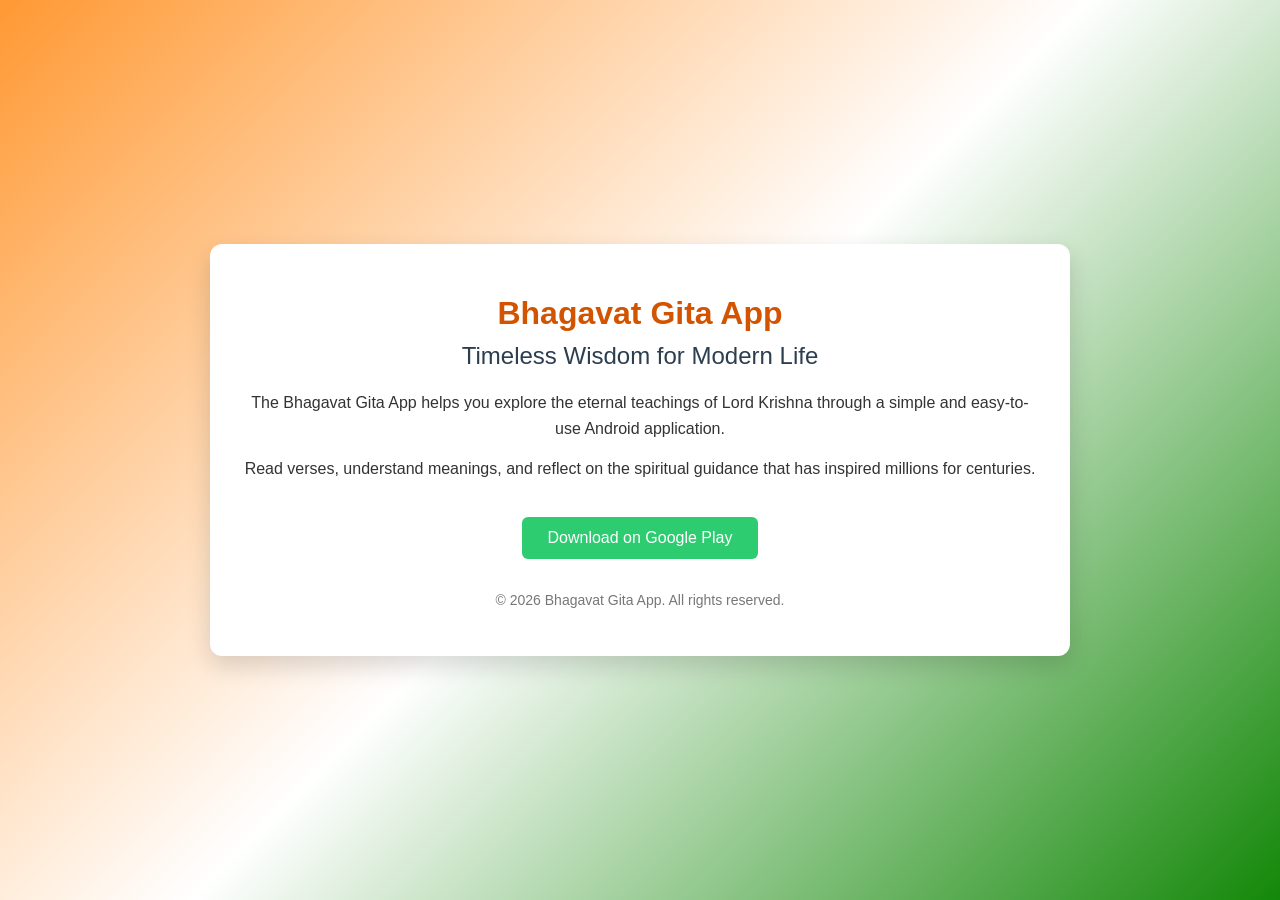
==== index.html @ 7e619da3 "Create index.html for Bhagavat Gita App This HTML file serves as the main structure for the Bhagavat" ====
<!DOCTYPE html>
<html lang="en">
<head>
  <meta charset="UTF-8" />
  <meta name="viewport" content="width=device-width, initial-scale=1.0" />
  <title>Bhagavat Gita App</title>

  <meta name="description" content="Bhagavat Gita App – Read, learn, and explore the timeless wisdom of the Bhagavad Gita on your Android device." />
  <meta name="keywords" content="Bhagavat Gita, Gita App, Hindu Scripture, Krishna, Arjuna, Spiritual App" />
  <meta name="author" content="Bhagavat Gita App" />

  <style>
    body {
      margin: 0;
      font-family: Arial, Helvetica, sans-serif;
      background: linear-gradient(135deg, #ff9933, #ffffff, #138808);
      color: #333;
      min-height: 100vh;
      display: flex;
      align-items: center;
      justify-content: center;
    }

    .container {
      background: #ffffff;
      max-width: 800px;
      padding: 30px;
      border-radius: 12px;
      box-shadow: 0 10px 25px rgba(0, 0, 0, 0.15);
      text-align: center;
    }

    h1 {
      color: #d35400;
      margin-bottom: 10px;
    }

    h2 {
      color: #2c3e50;
      font-weight: normal;
      margin-top: 0;
    }

    p {
      line-height: 1.6;
      margin: 15px 0;
    }

    .button {
      display: inline-block;
      margin-top: 20px;
      padding: 12px 25px;
      background: #2ecc71;
      color: #ffffff;
      text-decoration: none;
      font-size: 16px;
      border-radius: 6px;
      transition: background 0.3s ease;
    }

    .button:hover {
      background: #27ae60;
    }

    footer {
      margin-top: 30px;
      font-size: 14px;
      color: #777;
    }
  </style>
</head>

<body>
  <div class="container">
    <h1>Bhagavat Gita App</h1>
    <h2>Timeless Wisdom for Modern Life</h2>

    <p>
      The Bhagavat Gita App helps you explore the eternal teachings of Lord Krishna
      through a simple and easy-to-use Android application.
    </p>

    <p>
      Read verses, understand meanings, and reflect on the spiritual guidance
      that has inspired millions for centuries.
    </p>

    <!-- Optional: Replace # with your Play Store link -->
    <a class="button" href="#" target="_blank">
      Download on Google Play
    </a>

    <footer>
      <p>© 2026 Bhagavat Gita App. All rights reserved.</p>
    </footer>
  </div>
</body>
</html>
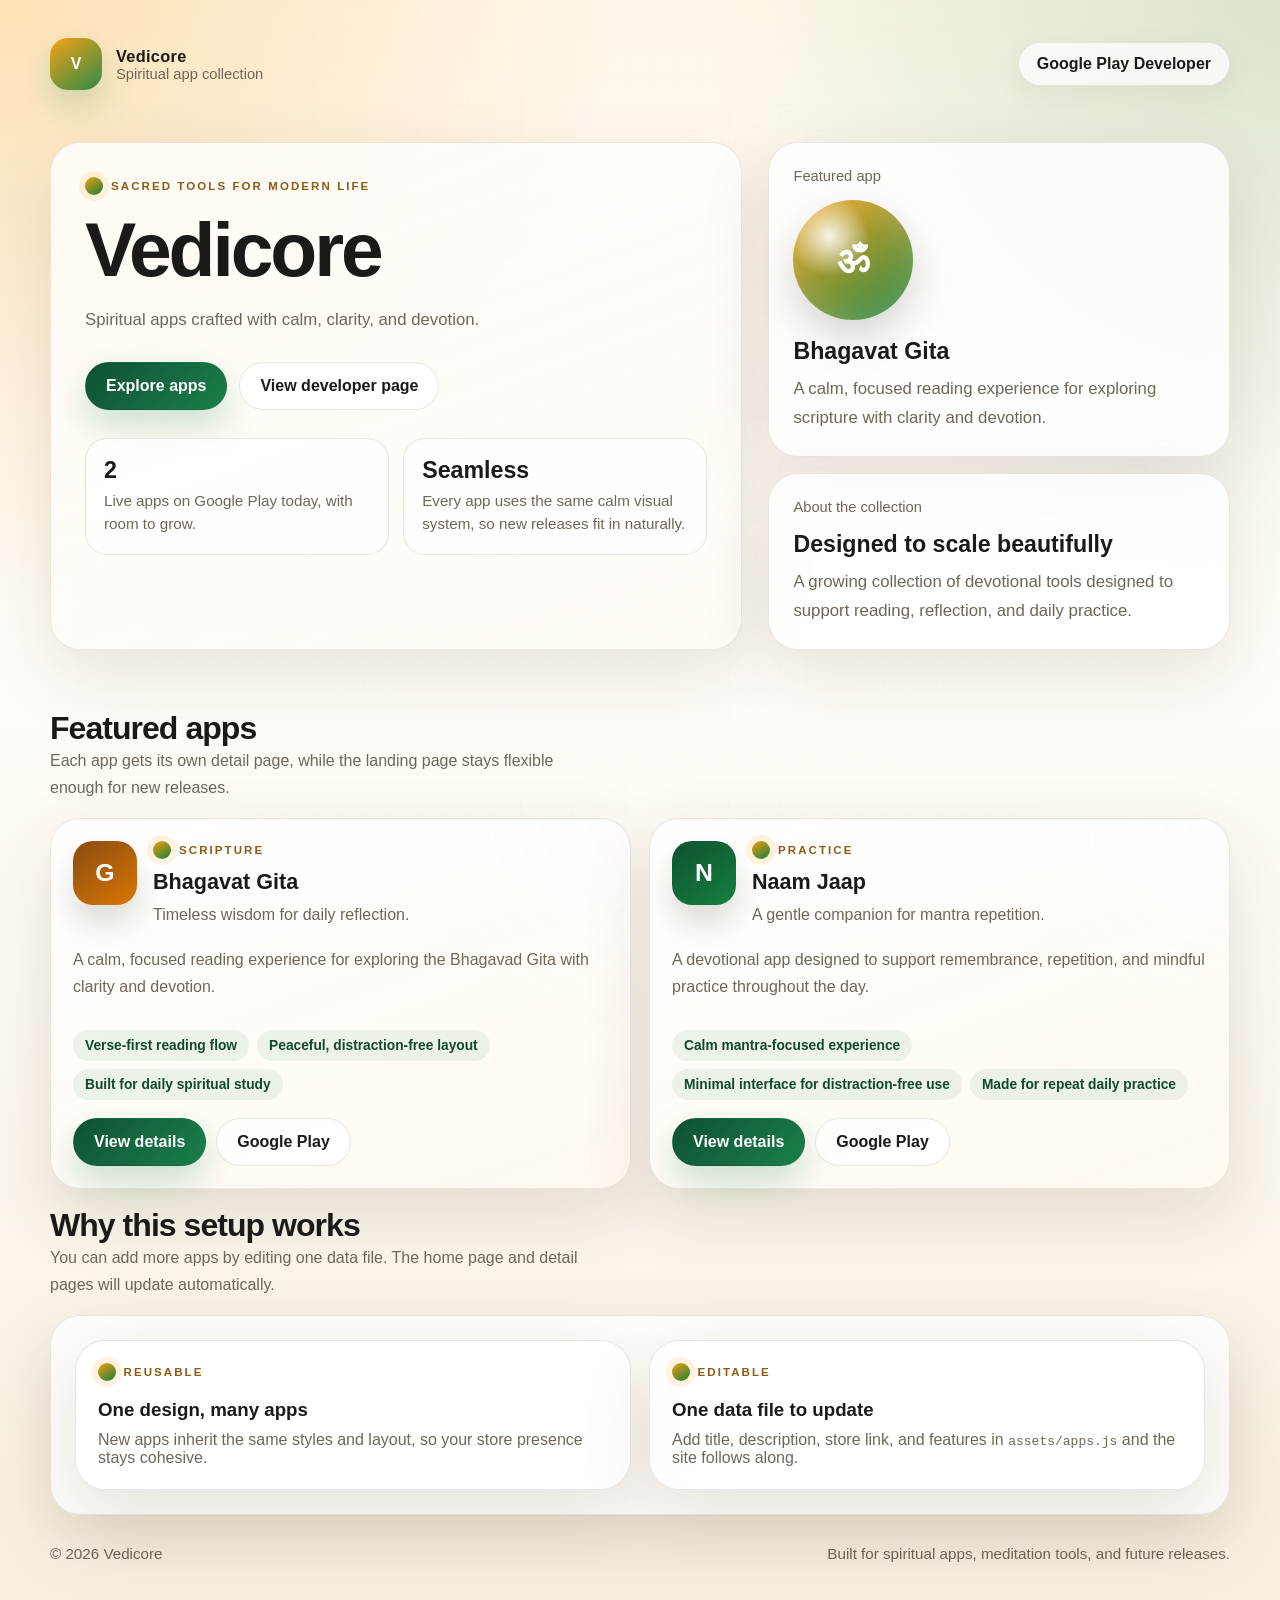
==== commit b9e50eb1: "Added new features for site" ====
--- a/index.html
+++ b/index.html
@@ -3,96 +3,115 @@
 <head>
   <meta charset="UTF-8" />
   <meta name="viewport" content="width=device-width, initial-scale=1.0" />
-  <title>Bhagavat Gita App</title>
+  <title>Vedicore | Spiritual Apps for Daily Practice</title>
+  <meta
+    name="description"
+    content="Vedicore creates spiritual Android apps for reading, reflection, and mindful daily practice."
+  />
+  <meta name="theme-color" content="#fff7eb" />
+  <link rel="stylesheet" href="assets/site.css" />
+</head>
+<body data-page="home">
+  <main class="page">
+    <header class="topbar">
+      <a class="brand" href="./">
+        <div class="brand-mark">V</div>
+        <div class="brand-copy">
+          <strong>Vedicore</strong>
+          <span>Spiritual app collection</span>
+        </div>
+      </a>
+      <a class="pill-link" data-developer-link href="https://play.google.com/store/apps/developer?id=vedicore" target="_blank" rel="noopener noreferrer">
+        Google Play Developer
+      </a>
+    </header>
 
-  <meta name="description" content="Bhagavat Gita App – Read, learn, and explore the timeless wisdom of the Bhagavad Gita on your Android device." />
-  <meta name="keywords" content="Bhagavat Gita, Gita App, Hindu Scripture, Krishna, Arjuna, Spiritual App" />
-  <meta name="author" content="Bhagavat Gita App" />
+    <section class="hero">
+      <div class="hero-panel">
+        <div class="eyebrow">Sacred tools for modern life</div>
+        <h1 data-hero-title>Vedicore</h1>
+        <p data-hero-subtitle>
+          Spiritual apps crafted with calm, clarity, and devotion.
+        </p>
+        <div class="hero-actions">
+          <a class="button button-primary" href="#apps">Explore apps</a>
+          <a class="button button-secondary" data-developer-link href="https://play.google.com/store/apps/developer?id=vedicore" target="_blank" rel="noopener noreferrer">View developer page</a>
+        </div>
+        <div class="stats">
+          <div class="stat">
+            <strong data-app-count>2+</strong>
+            <span>Live apps on Google Play today, with room to grow.</span>
+          </div>
+          <div class="stat">
+            <strong>Seamless</strong>
+            <span>Every app uses the same calm visual system, so new releases fit in naturally.</span>
+          </div>
+        </div>
+      </div>
 
-  <style>
-    body {
-      margin: 0;
-      font-family: Arial, Helvetica, sans-serif;
-      background: linear-gradient(135deg, #ff9933, #ffffff, #138808);
-      color: #333;
-      min-height: 100vh;
-      display: flex;
-      align-items: center;
-      justify-content: center;
-    }
+      <aside class="hero-aside">
+        <div class="feature-card" id="spotlight">
+          <div class="label">Featured app</div>
+          <div class="orb">ॐ</div>
+          <h2>Bhagavat Gita</h2>
+          <p>
+            A calm, focused reading experience for exploring scripture with clarity and devotion.
+          </p>
+        </div>
+        <div class="feature-card">
+          <div class="label">About the collection</div>
+          <h2>Designed to scale beautifully</h2>
+          <p data-hero-note>
+            A growing collection of devotional tools designed to support reading, reflection, and daily practice.
+          </p>
+        </div>
+      </aside>
+    </section>
 
-    .container {
-      background: #ffffff;
-      max-width: 800px;
-      padding: 30px;
-      border-radius: 12px;
-      box-shadow: 0 10px 25px rgba(0, 0, 0, 0.15);
-      text-align: center;
-    }
+    <section class="section" id="apps">
+      <div class="section-header">
+        <div>
+          <h2>Featured apps</h2>
+          <p>
+            Each app gets its own detail page, while the landing page stays flexible enough for new releases.
+          </p>
+        </div>
+      </div>
+      <div class="app-grid" data-app-grid></div>
+    </section>
 
-    h1 {
-      color: #d35400;
-      margin-bottom: 10px;
-    }
+    <section class="section">
+      <div class="section-header">
+        <div>
+          <h2>Why this setup works</h2>
+          <p>
+            You can add more apps by editing one data file. The home page and detail pages will update automatically.
+          </p>
+        </div>
+      </div>
+      <div class="section-card">
+        <div class="app-grid">
+          <div class="detail-card" style="padding: 22px;">
+            <div class="eyebrow">Reusable</div>
+            <h3 style="margin-bottom: 10px;">One design, many apps</h3>
+            <p class="muted">New apps inherit the same styles and layout, so your store presence stays cohesive.</p>
+          </div>
+          <div class="detail-card" style="padding: 22px;">
+            <div class="eyebrow">Editable</div>
+            <h3 style="margin-bottom: 10px;">One data file to update</h3>
+            <p class="muted">Add title, description, store link, and features in <code>assets/apps.js</code> and the site follows along.</p>
+          </div>
+        </div>
+      </div>
+    </section>
 
-    h2 {
-      color: #2c3e50;
-      font-weight: normal;
-      margin-top: 0;
-    }
+    <footer class="footer">
+      <span>© 2026 Vedicore</span>
+      <span>Built for spiritual apps, meditation tools, and future releases.</span>
+    </footer>
+  </main>
 
-    p {
-      line-height: 1.6;
-      margin: 15px 0;
-    }
-
-    .button {
-      display: inline-block;
-      margin-top: 20px;
-      padding: 12px 25px;
-      background: #2ecc71;
-      color: #ffffff;
-      text-decoration: none;
-      font-size: 16px;
-      border-radius: 6px;
-      transition: background 0.3s ease;
-    }
-
-    .button:hover {
-      background: #27ae60;
-    }
-
-    footer {
-      margin-top: 30px;
-      font-size: 14px;
-      color: #777;
-    }
-  </style>
-</head>
-
-<body>
-  <div class="container">
-    <h1>Bhagavat Gita App</h1>
-    <h2>Timeless Wisdom for Modern Life</h2>
-
-    <p>
-      The Bhagavat Gita App helps you explore the eternal teachings of Lord Krishna
-      through a simple and easy-to-use Android application.
-    </p>
-
-    <p>
-      Read verses, understand meanings, and reflect on the spiritual guidance
-      that has inspired millions for centuries.
-    </p>
-
-    <!-- Optional: Replace # with your Play Store link -->
-    <a class="button" href="#" target="_blank">
-      Download on Google Play
-    </a>
-
-    <footer>
-      <p>© 2026 Bhagavat Gita App. All rights reserved.</p>
-    </footer>
-  </div>
+  <script src="assets/apps.js"></script>
+  <script src="assets/site.js"></script>
 </body>
 </html>
--- a/assets/site.css
+++ b/assets/site.css
@@ -0,0 +1,521 @@
+:root {
+  --bg: #fffaf2;
+  --surface: rgba(255, 255, 255, 0.72);
+  --surface-strong: #ffffff;
+  --text: #1c1a17;
+  --muted: #6f665a;
+  --line: rgba(80, 60, 30, 0.12);
+  --shadow: 0 24px 70px rgba(66, 39, 11, 0.12);
+  --gold: #d4a373;
+  --saffron: #f59e0b;
+  --emerald: #15803d;
+  --navy: #12304a;
+  --radius-xl: 30px;
+  --radius-lg: 22px;
+  --radius-md: 16px;
+  --content: 1180px;
+}
+
+* {
+  box-sizing: border-box;
+}
+
+html {
+  scroll-behavior: smooth;
+}
+
+body {
+  margin: 0;
+  font-family: "Segoe UI", "Helvetica Neue", Arial, sans-serif;
+  color: var(--text);
+  background:
+    radial-gradient(circle at top left, rgba(245, 158, 11, 0.24), transparent 30%),
+    radial-gradient(circle at top right, rgba(21, 128, 61, 0.16), transparent 28%),
+    linear-gradient(180deg, #fff7eb 0%, #fffdf8 42%, #f7efe0 100%);
+  min-height: 100vh;
+}
+
+body::before {
+  content: "";
+  position: fixed;
+  inset: 0;
+  pointer-events: none;
+  opacity: 0.18;
+  background-image:
+    linear-gradient(rgba(144, 100, 37, 0.08) 1px, transparent 1px),
+    linear-gradient(90deg, rgba(144, 100, 37, 0.08) 1px, transparent 1px);
+  background-size: 26px 26px;
+  mask-image: radial-gradient(circle at center, black 40%, transparent 100%);
+}
+
+a {
+  color: inherit;
+  text-decoration: none;
+}
+
+.page {
+  width: min(100% - 32px, var(--content));
+  margin: 0 auto;
+  padding: 28px 0 48px;
+  position: relative;
+  z-index: 1;
+}
+
+.topbar {
+  display: flex;
+  align-items: center;
+  justify-content: space-between;
+  gap: 16px;
+  padding: 10px 0 24px;
+}
+
+.brand {
+  display: inline-flex;
+  align-items: center;
+  gap: 14px;
+}
+
+.brand-mark {
+  width: 52px;
+  height: 52px;
+  border-radius: 18px;
+  display: grid;
+  place-items: center;
+  background: linear-gradient(145deg, rgba(245, 158, 11, 0.95), rgba(21, 128, 61, 0.9));
+  color: #fff;
+  font-weight: 800;
+  box-shadow: 0 16px 34px rgba(21, 128, 61, 0.2);
+}
+
+.brand-copy strong {
+  display: block;
+  font-size: 1.02rem;
+  letter-spacing: 0.02em;
+}
+
+.brand-copy span {
+  display: block;
+  color: var(--muted);
+  font-size: 0.92rem;
+}
+
+.pill-link {
+  display: inline-flex;
+  align-items: center;
+  gap: 8px;
+  padding: 12px 18px;
+  border: 1px solid var(--line);
+  border-radius: 999px;
+  background: rgba(255, 255, 255, 0.72);
+  backdrop-filter: blur(12px);
+  box-shadow: 0 8px 30px rgba(48, 27, 8, 0.06);
+  font-weight: 600;
+}
+
+.hero {
+  display: grid;
+  grid-template-columns: 1.2fr 0.8fr;
+  gap: 26px;
+  align-items: stretch;
+  padding: 28px 0 42px;
+}
+
+.hero-panel {
+  background: linear-gradient(160deg, rgba(255, 255, 255, 0.8), rgba(255, 250, 243, 0.72));
+  border: 1px solid rgba(139, 94, 33, 0.14);
+  box-shadow: var(--shadow);
+  border-radius: var(--radius-xl);
+  padding: 34px;
+  backdrop-filter: blur(16px);
+}
+
+.eyebrow {
+  display: inline-flex;
+  align-items: center;
+  gap: 8px;
+  color: #8a5b15;
+  font-weight: 700;
+  text-transform: uppercase;
+  letter-spacing: 0.18em;
+  font-size: 0.72rem;
+  margin-bottom: 18px;
+}
+
+.eyebrow::before {
+  content: "";
+  width: 18px;
+  height: 18px;
+  border-radius: 999px;
+  background: linear-gradient(145deg, rgba(245, 158, 11, 1), rgba(21, 128, 61, 1));
+  box-shadow: 0 0 0 6px rgba(245, 158, 11, 0.12);
+}
+
+h1, h2, h3, p {
+  margin: 0;
+}
+
+.hero h1 {
+  font-size: clamp(2.8rem, 6vw, 5.2rem);
+  line-height: 0.96;
+  letter-spacing: -0.04em;
+  margin-bottom: 18px;
+}
+
+.hero p {
+  color: var(--muted);
+  font-size: 1.05rem;
+  line-height: 1.75;
+  max-width: 60ch;
+}
+
+.hero-actions {
+  display: flex;
+  flex-wrap: wrap;
+  gap: 12px;
+  margin-top: 28px;
+}
+
+.button {
+  display: inline-flex;
+  align-items: center;
+  justify-content: center;
+  gap: 10px;
+  padding: 14px 20px;
+  border-radius: 999px;
+  font-weight: 700;
+  border: 1px solid transparent;
+  transition: transform 180ms ease, box-shadow 180ms ease, background 180ms ease;
+}
+
+.button:hover {
+  transform: translateY(-1px);
+}
+
+.button-primary {
+  color: #fff;
+  background: linear-gradient(135deg, #0f5132, #1a7f4c);
+  box-shadow: 0 16px 34px rgba(21, 128, 61, 0.22);
+}
+
+.button-secondary {
+  background: rgba(255, 255, 255, 0.8);
+  border-color: rgba(80, 60, 30, 0.12);
+  color: var(--text);
+}
+
+.stats {
+  display: grid;
+  grid-template-columns: repeat(2, minmax(0, 1fr));
+  gap: 14px;
+  margin-top: 28px;
+}
+
+.stat {
+  border: 1px solid rgba(80, 60, 30, 0.12);
+  border-radius: var(--radius-lg);
+  padding: 18px;
+  background: rgba(255, 255, 255, 0.66);
+}
+
+.stat strong {
+  display: block;
+  font-size: 1.45rem;
+  margin-bottom: 6px;
+}
+
+.stat span {
+  color: var(--muted);
+  font-size: 0.95rem;
+  line-height: 1.5;
+}
+
+.hero-aside {
+  display: grid;
+  gap: 16px;
+}
+
+.feature-card,
+.detail-card,
+.section-card {
+  background: rgba(255, 255, 255, 0.8);
+  border: 1px solid rgba(80, 60, 30, 0.12);
+  border-radius: var(--radius-xl);
+  box-shadow: var(--shadow);
+  backdrop-filter: blur(14px);
+}
+
+.feature-card {
+  padding: 24px;
+}
+
+.feature-card .label {
+  display: inline-flex;
+  align-items: center;
+  gap: 8px;
+  color: var(--muted);
+  font-size: 0.92rem;
+  margin-bottom: 16px;
+}
+
+.orb {
+  width: 120px;
+  aspect-ratio: 1;
+  border-radius: 50%;
+  margin-bottom: 18px;
+  background:
+    radial-gradient(circle at 30% 30%, rgba(255, 255, 255, 0.9), transparent 34%),
+    linear-gradient(145deg, rgba(245, 158, 11, 0.95), rgba(21, 128, 61, 0.92));
+  box-shadow: inset 0 0 30px rgba(255, 255, 255, 0.18), 0 18px 40px rgba(34, 25, 9, 0.18);
+  display: grid;
+  place-items: center;
+  color: #fff;
+  font-size: 2.4rem;
+  font-weight: 800;
+}
+
+.feature-card h2 {
+  font-size: 1.45rem;
+  margin-bottom: 10px;
+}
+
+.feature-card p {
+  color: var(--muted);
+  line-height: 1.7;
+}
+
+.app-grid {
+  display: grid;
+  grid-template-columns: repeat(2, minmax(0, 1fr));
+  gap: 18px;
+}
+
+.app-card {
+  padding: 22px;
+  border-radius: var(--radius-xl);
+  border: 1px solid rgba(80, 60, 30, 0.12);
+  background:
+    radial-gradient(circle at top right, rgba(255, 255, 255, 0.42), transparent 32%),
+    linear-gradient(160deg, rgba(255, 255, 255, 0.92), rgba(255, 249, 239, 0.9));
+  box-shadow: var(--shadow);
+  display: grid;
+  gap: 18px;
+}
+
+.app-card-head {
+  display: flex;
+  align-items: flex-start;
+  gap: 16px;
+}
+
+.app-badge {
+  width: 64px;
+  height: 64px;
+  border-radius: 20px;
+  display: grid;
+  place-items: center;
+  color: #fff;
+  font-size: 1.55rem;
+  font-weight: 800;
+  flex: none;
+  box-shadow: 0 18px 30px rgba(35, 24, 8, 0.15);
+}
+
+.app-card h3 {
+  font-size: 1.35rem;
+  margin-bottom: 6px;
+}
+
+.app-card p {
+  color: var(--muted);
+  line-height: 1.7;
+}
+
+.meta {
+  display: flex;
+  flex-wrap: wrap;
+  gap: 8px;
+  margin-top: 12px;
+}
+
+.chip {
+  display: inline-flex;
+  align-items: center;
+  padding: 8px 12px;
+  border-radius: 999px;
+  background: rgba(21, 128, 61, 0.08);
+  color: #12492e;
+  font-size: 0.86rem;
+  font-weight: 700;
+}
+
+.app-card-footer {
+  display: flex;
+  flex-wrap: wrap;
+  gap: 10px;
+}
+
+.section {
+  margin-top: 18px;
+}
+
+.section-header {
+  display: flex;
+  justify-content: space-between;
+  align-items: end;
+  gap: 16px;
+  margin-bottom: 16px;
+}
+
+.section-header h2 {
+  font-size: clamp(1.7rem, 2.5vw, 2.4rem);
+  letter-spacing: -0.03em;
+}
+
+.section-header p {
+  max-width: 62ch;
+  color: var(--muted);
+  line-height: 1.7;
+}
+
+.detail-layout {
+  display: grid;
+  grid-template-columns: 0.95fr 1.05fr;
+  gap: 18px;
+}
+
+.detail-hero {
+  overflow: hidden;
+  position: relative;
+  padding: 28px;
+}
+
+.detail-hero::after {
+  content: "";
+  position: absolute;
+  inset: auto -16% -30% auto;
+  width: 260px;
+  height: 260px;
+  border-radius: 50%;
+  background: radial-gradient(circle, rgba(245, 158, 11, 0.18), transparent 65%);
+  pointer-events: none;
+}
+
+.detail-title {
+  display: flex;
+  align-items: center;
+  gap: 14px;
+  margin-bottom: 18px;
+}
+
+.detail-title .app-badge {
+  width: 78px;
+  height: 78px;
+}
+
+.detail-title h1 {
+  font-size: clamp(2.2rem, 4vw, 3.8rem);
+  line-height: 1;
+  margin-bottom: 8px;
+}
+
+.detail-title p {
+  color: var(--muted);
+  line-height: 1.7;
+}
+
+.detail-block {
+  padding: 24px;
+}
+
+.feature-list {
+  margin: 0;
+  padding: 0;
+  list-style: none;
+  display: grid;
+  gap: 12px;
+}
+
+.feature-list li {
+  display: flex;
+  gap: 12px;
+  line-height: 1.6;
+  color: var(--muted);
+}
+
+.feature-list li::before {
+  content: "";
+  width: 10px;
+  height: 10px;
+  border-radius: 50%;
+  background: linear-gradient(145deg, #f59e0b, #15803d);
+  margin-top: 0.45rem;
+  flex: none;
+}
+
+.section-card {
+  padding: 24px;
+}
+
+.link-row {
+  display: flex;
+  flex-wrap: wrap;
+  gap: 10px;
+  margin-top: 18px;
+}
+
+.footer {
+  padding: 30px 0 10px;
+  color: var(--muted);
+  font-size: 0.95rem;
+  display: flex;
+  justify-content: space-between;
+  gap: 12px;
+  flex-wrap: wrap;
+}
+
+.muted {
+  color: var(--muted);
+}
+
+.hidden {
+  display: none !important;
+}
+
+@media (max-width: 960px) {
+  .hero,
+  .detail-layout,
+  .app-grid {
+    grid-template-columns: 1fr;
+  }
+
+  .topbar,
+  .section-header {
+    align-items: start;
+    flex-direction: column;
+  }
+}
+
+@media (max-width: 720px) {
+  .page {
+    width: min(100% - 20px, var(--content));
+    padding-top: 18px;
+  }
+
+  .hero-panel,
+  .feature-card,
+  .app-card,
+  .detail-hero,
+  .detail-block,
+  .section-card {
+    padding: 20px;
+    border-radius: 24px;
+  }
+
+  .hero h1 {
+    font-size: clamp(2.4rem, 13vw, 4rem);
+  }
+
+  .stats {
+    grid-template-columns: 1fr;
+  }
+}
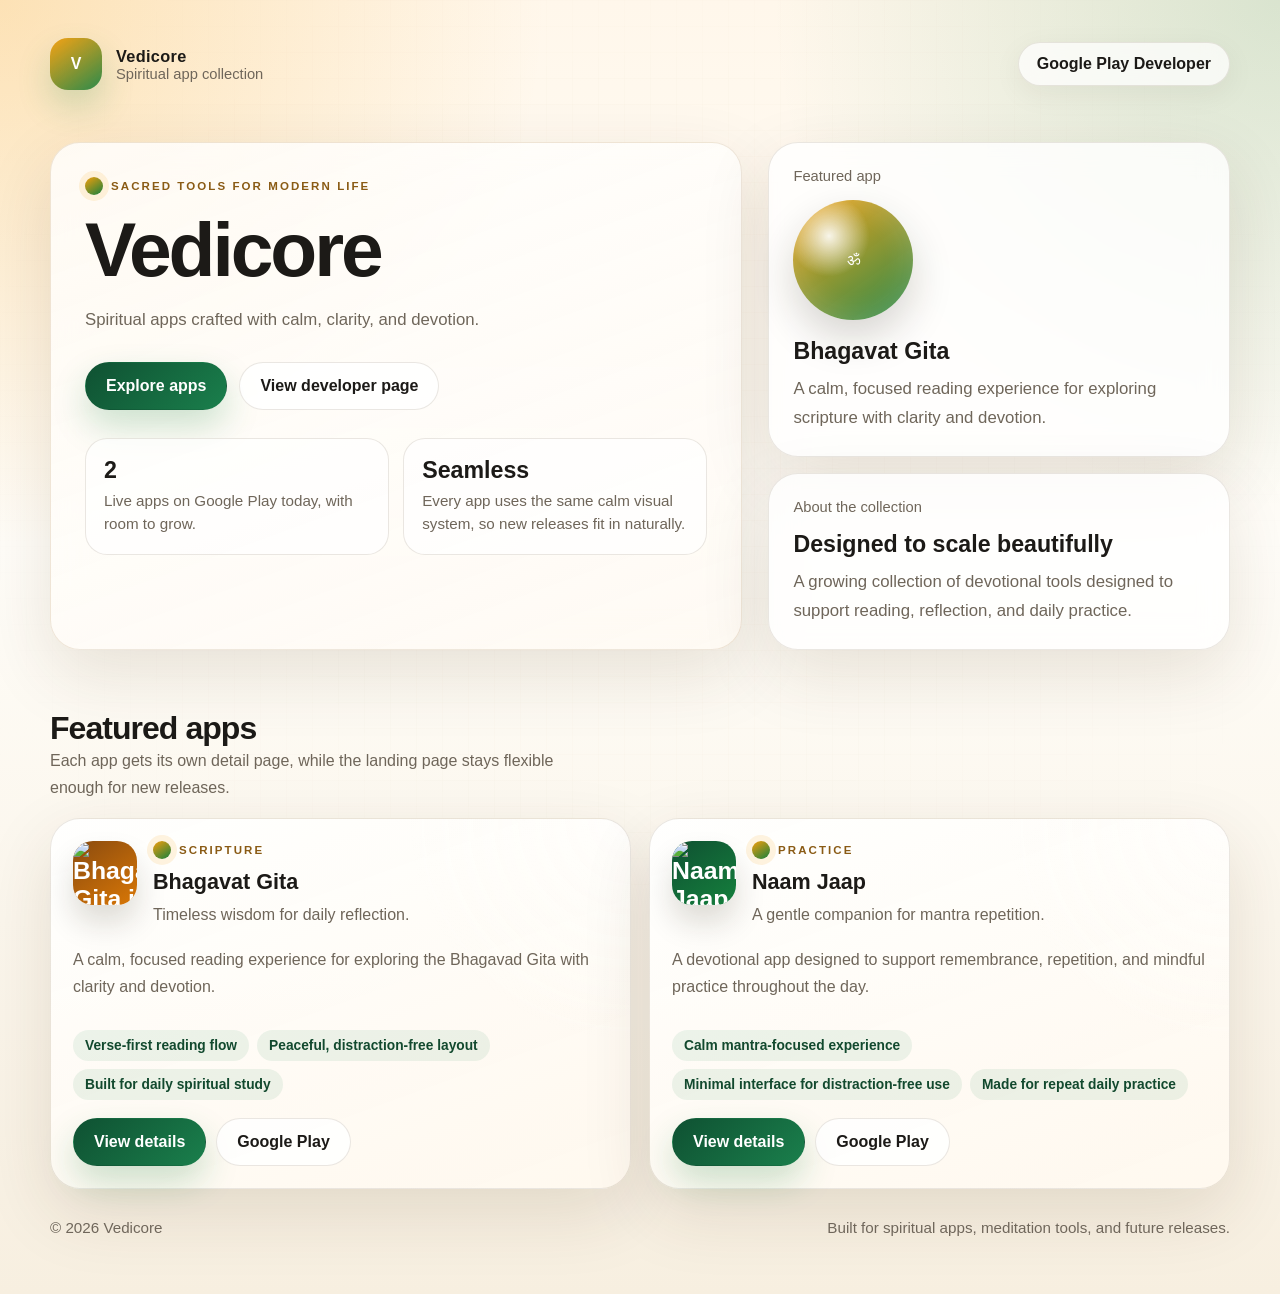
==== commit c6c5f6ce: "Removed dev code" ====
--- a/index.html
+++ b/index.html
@@ -80,31 +80,6 @@
       <div class="app-grid" data-app-grid></div>
     </section>
 
-    <section class="section">
-      <div class="section-header">
-        <div>
-          <h2>Why this setup works</h2>
-          <p>
-            You can add more apps by editing one data file. The home page and detail pages will update automatically.
-          </p>
-        </div>
-      </div>
-      <div class="section-card">
-        <div class="app-grid">
-          <div class="detail-card" style="padding: 22px;">
-            <div class="eyebrow">Reusable</div>
-            <h3 style="margin-bottom: 10px;">One design, many apps</h3>
-            <p class="muted">New apps inherit the same styles and layout, so your store presence stays cohesive.</p>
-          </div>
-          <div class="detail-card" style="padding: 22px;">
-            <div class="eyebrow">Editable</div>
-            <h3 style="margin-bottom: 10px;">One data file to update</h3>
-            <p class="muted">Add title, description, store link, and features in <code>assets/apps.js</code> and the site follows along.</p>
-          </div>
-        </div>
-      </div>
-    </section>
-
     <footer class="footer">
       <span>© 2026 Vedicore</span>
       <span>Built for spiritual apps, meditation tools, and future releases.</span>
--- a/assets/site.css
+++ b/assets/site.css
@@ -87,6 +87,35 @@
   box-shadow: 0 16px 34px rgba(21, 128, 61, 0.2);
 }
 
+.app-badge {
+  width: 64px;
+  height: 64px;
+  border-radius: 20px;
+  display: grid;
+  place-items: center;
+  color: #fff;
+  font-size: 1.55rem;
+  font-weight: 800;
+  flex: none;
+  overflow: hidden;
+  box-shadow: 0 18px 30px rgba(35, 24, 8, 0.15);
+}
+
+.app-icon-image {
+  width: 100%;
+  height: 100%;
+  object-fit: cover;
+  display: block;
+}
+
+.app-icon-letter {
+  display: grid;
+  place-items: center;
+  width: 100%;
+  height: 100%;
+  font-weight: 800;
+}
+
 .brand-copy strong {
   display: block;
   font-size: 1.02rem;
@@ -268,9 +297,8 @@
   box-shadow: inset 0 0 30px rgba(255, 255, 255, 0.18), 0 18px 40px rgba(34, 25, 9, 0.18);
   display: grid;
   place-items: center;
+  overflow: hidden;
   color: #fff;
-  font-size: 2.4rem;
-  font-weight: 800;
 }
 
 .feature-card h2 {
@@ -305,19 +333,6 @@
   display: flex;
   align-items: flex-start;
   gap: 16px;
-}
-
-.app-badge {
-  width: 64px;
-  height: 64px;
-  border-radius: 20px;
-  display: grid;
-  place-items: center;
-  color: #fff;
-  font-size: 1.55rem;
-  font-weight: 800;
-  flex: none;
-  box-shadow: 0 18px 30px rgba(35, 24, 8, 0.15);
 }
 
 .app-card h3 {
@@ -410,6 +425,15 @@
 .detail-title .app-badge {
   width: 78px;
   height: 78px;
+  border-radius: 24px;
+}
+
+.detail-title .app-icon-letter {
+  font-size: 1.85rem;
+}
+
+.orb .app-icon-letter {
+  font-size: 2.4rem;
 }
 
 .detail-title h1 {
@@ -450,6 +474,13 @@
   background: linear-gradient(145deg, #f59e0b, #15803d);
   margin-top: 0.45rem;
   flex: none;
+}
+
+.orb .app-icon-image,
+.detail-title .app-badge .app-icon-image {
+  width: 100%;
+  height: 100%;
+  object-fit: cover;
 }
 
 .section-card {
